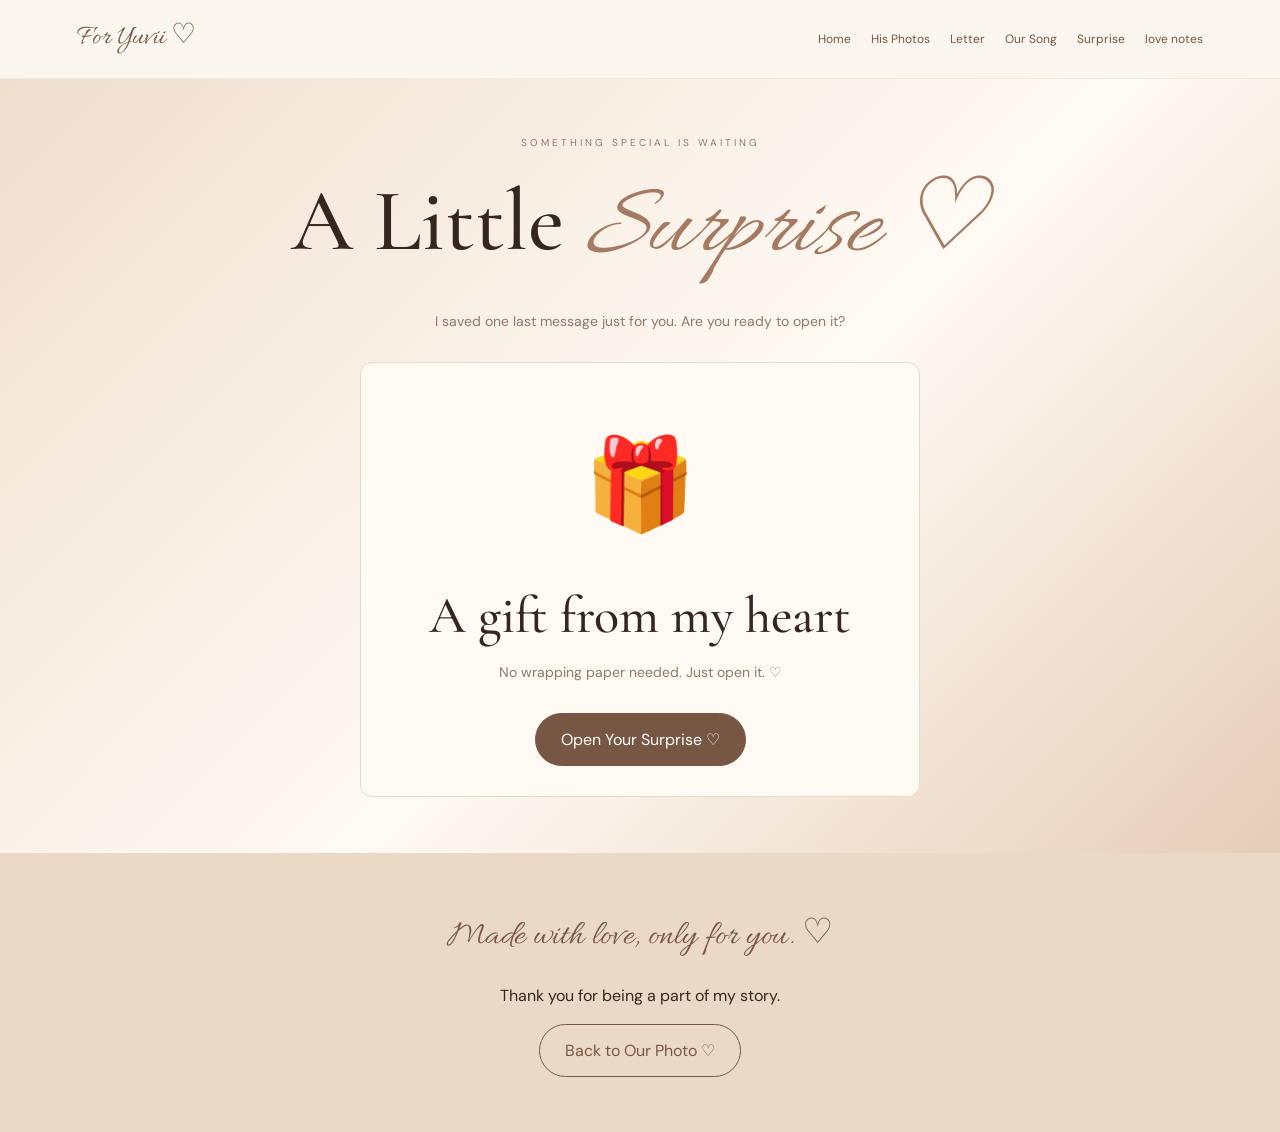
==== surprise.html @ 303a17c7 "first commit" ====
<!DOCTYPE html>
<html lang="en">
<head>
  <meta charset="UTF-8">
  <meta name="viewport" content="width=device-width, initial-scale=1">
  <title>A Surprise for Yuvii ♡</title>
  <link rel="stylesheet" href="style.css">
</head>
<body>

<nav>
  <a class="logo" href="index.html">For Yuvii ♡</a>
  <div class="nav-links">
    <a href="index.html">Home</a>
    <a href="memories.html">His Photos</a>
    <a href="letter.html">Letter</a>
    <a href="song.html">Our Song</a>
    <a href="surprise.html">Surprise</a>
    <a href="memo.html">love notes</a>
  </div>
</nav>

<header class="hero">
  <div class="hero-content">
    <p class="eyebrow">Something special is waiting</p>
    <h1>A Little <em>Surprise ♡</em></h1>
    <p class="lead">
      I saved one last message just for you.
      Are you ready to open it?
    </p>

    <div class="surprise-card">
      <div class="gift">🎁</div>
      <h2>A gift from my heart</h2>
      <p class="lead">No wrapping paper needed. Just open it. ♡</p>

      <button
        class="btn"
        id="surpriseButton"
        onclick="openSurprise()"
      >
        Open Your Surprise ♡
      </button>

      <div class="hidden" id="surpriseMessage">
        <div style="font-size:45px;margin:25px 0 10px">🤍</div>
        <h2>My wish for you</h2>

        <p>
          I hope life gives you the happiness you deserve,
          the courage to follow your dreams, and the peace
          to enjoy all the little things along the way.
        </p>

        <p>
          I hope we continue to understand each other,
          respect each other, communicate honestly and
          keep putting genuine effort into our relationship.
        </p>

        <p>
          I hope we create more beautiful memories,
          laugh over silly things, celebrate each other's
          achievements and keep growing together.
        </p>

        <p>
          And whenever life gets difficult, I hope you
          remember to be kind to yourself and never stop
          believing in your own strength.
        </p>

        <p class="script">Happy Birthday, my Yuvii ♡</p>
        <p>You deserve so many beautiful things. Always remember that.</p>
      </div>
    </div>
  </div>
</header>

<footer class="footer">
  <p class="script">Made with love, only for you. ♡</p>
  <p>Thank you for being a part of my story.</p>
  <a href="index.html" class="btn btn-light">Back to Our Photo ♡</a>
</footer>

<div id="hearts"></div>
<script src="script.js"></script>

</body>
</html>
---- style.css ----
@import url('https://fonts.googleapis.com/css2?family=Cormorant+Garamond:wght@400;500;600&family=DM+Sans:wght@300;400;500&family=Allura&display=swap');

:root {
  --cream: #fbf6ef;
  --beige: #ead9c7;
  --brown: #775744;
  --dark: #35271f;
  --muted: #907968;
  --white: #fffaf4;
}

* {
  box-sizing: border-box;
  margin: 0;
  padding: 0;
}

html { scroll-behavior: smooth; }

body {
  background: var(--cream);
  color: var(--dark);
  font-family: 'DM Sans', sans-serif;
  line-height: 1.7;
}

a { color: inherit; text-decoration: none; }

button { font: inherit; cursor: pointer; }

nav {
  display: flex;
  align-items: center;
  justify-content: space-between;
  gap: 12px;
  padding: 15px 6%;
  position: sticky;
  top: 0;
  z-index: 10;
  background: #fbf6eff2;
  backdrop-filter: blur(12px);
  border-bottom: 1px solid #ead9c780;
}

.logo {
  font-family: 'Allura', cursive;
  font-size: 28px;
  color: var(--brown);
}

.nav-links {
  display: flex;
  gap: 20px;
  flex-wrap: wrap;
}

.nav-links a {
  font-size: 12px;
  color: var(--brown);
}

.nav-links a:hover { color: #bd8c76; }

.hero {
  min-height: 86vh;
  display: grid;
  place-items: center;
  padding: 45px 7%;
  text-align: center;
  background: linear-gradient(135deg, #f0dfcf, #fffaf4 55%, #e5cdb8);
}

.hero-content { max-width: 750px; }

.eyebrow {
  text-transform: uppercase;
  letter-spacing: 3px;
  font-size: 10px;
  color: var(--muted);
}

h1, h2, h3 {
  font-family: 'Cormorant Garamond', serif;
  font-weight: 500;
  line-height: 1.15;
}

h1 {
  font-size: clamp(48px, 9vw, 88px);
  margin: 20px 0;
}

h1 em {
  font-family: 'Allura', cursive;
  color: #a47b62;
  font-size: 1.15em;
  font-weight: 400;
}

h2 {
  font-size: clamp(34px, 6vw, 52px);
  margin-bottom: 15px;
}

p { margin-bottom: 15px; }

.lead {
  max-width: 550px;
  margin: 0 auto 28px;
  color: var(--muted);
  font-size: 14px;
}

.btn {
  display: inline-block;
  padding: 12px 25px;
  border: 1px solid var(--brown);
  border-radius: 30px;
  background: var(--brown);
  color: white;
  transition: .25s;
}

.btn:hover {
  background: #4e392c;
  transform: translateY(-2px);
}

.btn-light {
  background: transparent;
  color: var(--brown);
}

.section {
  padding: 75px 6%;
  text-align: center;
}

.section-alt { background: #f0e3d7; }

.section-head {
  max-width: 650px;
  margin: 0 auto 35px;
}

.photo-hero {
  width: min(100%, 720px);
  max-height: 490px;
  object-fit: cover;
  margin: 30px auto;
  border: 10px solid var(--white);
  box-shadow: 0 15px 40px #62452d20;
  border-radius: 4px;
}

.gallery {
  display: grid;
  grid-template-columns: repeat(3, minmax(0, 1fr));
  gap: 22px;
  max-width: 1100px;
  margin: auto;
}

.polaroid {
  background: var(--white);
  padding: 10px 10px 15px;
  border: 1px solid #ebdfd2;
  box-shadow: 0 8px 25px #65452b10;
  transition: .3s;
}

.polaroid:hover {
  transform: translateY(-6px) rotate(0deg) !important;
}

.polaroid img {
  width: 100%;
  height: 280px;
  object-fit: cover;
  background: var(--beige);
}

.polaroid figcaption {
  font-family: 'Allura', cursive;
  color: var(--brown);
  font-size: 25px;
  padding-top: 9px;
}

.paper {
  max-width: 750px;
  margin: auto;
  padding: clamp(25px, 6vw, 55px);
  text-align: left;
  background: var(--white);
  border: 1px solid #e7d4c1;
  box-shadow: 0 12px 35px #65452b0c;
}

.paper p { margin-bottom: 20px; }

.signature {
  text-align: right;
  font-family: 'Allura', cursive;
  font-size: 30px;
  color: var(--brown);
}

.music-card, .surprise-card {
  max-width: 560px;
  margin: auto;
  padding: 30px;
  background: var(--white);
  border: 1px solid #ead9c7;
  border-radius: 12px;
}

.music-card audio {
  width: 100%;
  margin-top: 20px;
}

.gift {
  font-size: 90px;
  margin: 15px 0 25px;
}

.hidden { display: none; }
.hidden.show { display: block; animation: fadeIn .7s ease; }

.footer {
  padding: 55px 20px;
  text-align: center;
  background: var(--beige);
}

.script {
  font-family: 'Allura', cursive;
  font-size: 35px;
  color: var(--brown);
}

.heart { color: #b77d72; }

#hearts {
  pointer-events: none;
  position: fixed;
  inset: 0;
  overflow: hidden;
  z-index: 50;
}

.floating-heart {
  position: absolute;
  bottom: -30px;
  animation: rise 4s linear forwards;
  color: #b88678;
}

@keyframes rise {
  to {
    transform: translateY(-110vh) rotate(30deg);
    opacity: 0;
  }
}

@keyframes fadeIn {
  from { opacity: 0; transform: translateY(12px); }
  to { opacity: 1; transform: translateY(0); }
}

@media (max-width: 700px) {
  nav { align-items: flex-start; flex-direction: column; }
  .nav-links { gap: 13px; }
  .gallery { grid-template-columns: repeat(2, minmax(0, 1fr)); gap: 12px; }
  .polaroid img { height: 210px; }
  .section { padding: 55px 16px; }
}

@media (max-width: 380px) {
  .gallery { grid-template-columns: 1fr; }
  .polaroid img { height: 300px; }
}

.birthday-date {
  margin: 25px auto;
  padding: 20px;
  max-width: 380px;
  background: rgba(255, 250, 244, 0.8);
  border: 1px solid #ead9c7;
  border-radius: 12px;
  box-shadow: 0 8px 25px #65452b10;
}

.birthday-date .date-icon {
  color: #b88678;
  font-size: 28px;
}

.birthday-date p {
  font-size: 10px;
  letter-spacing: 2px;
  color: #907968;
  margin: 8px 0;
}

.birthday-date h2 {
  font-family: 'Cormorant Garamond', serif;
  font-size: 38px;
  color: #775744;
  margin: 8px 0;
}

.birthday-date .date-year {
  font-size: 12px;
  color: #907968;
}
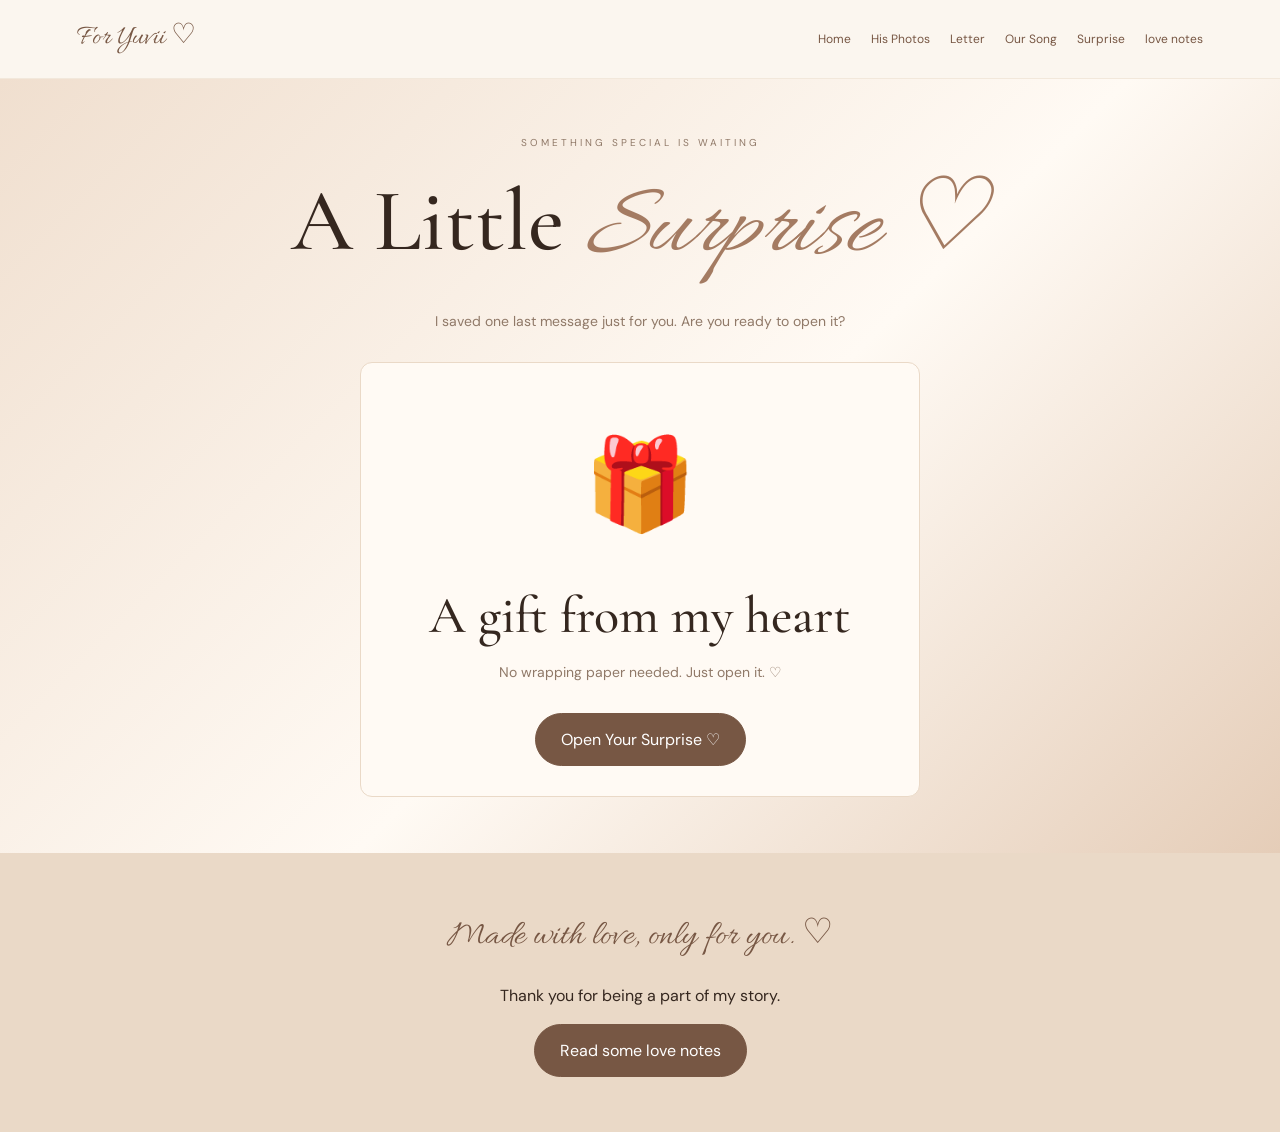
==== commit f3db85ab: "second commit" ====
--- a/surprise.html
+++ b/surprise.html
@@ -81,7 +81,8 @@
 <footer class="footer">
   <p class="script">Made with love, only for you. ♡</p>
   <p>Thank you for being a part of my story.</p>
-  <a href="index.html" class="btn btn-light">Back to Our Photo ♡</a>
+   <a class="btn" href="memo.html">Read some love notes</a>
+
 </footer>
 
 <div id="hearts"></div>
